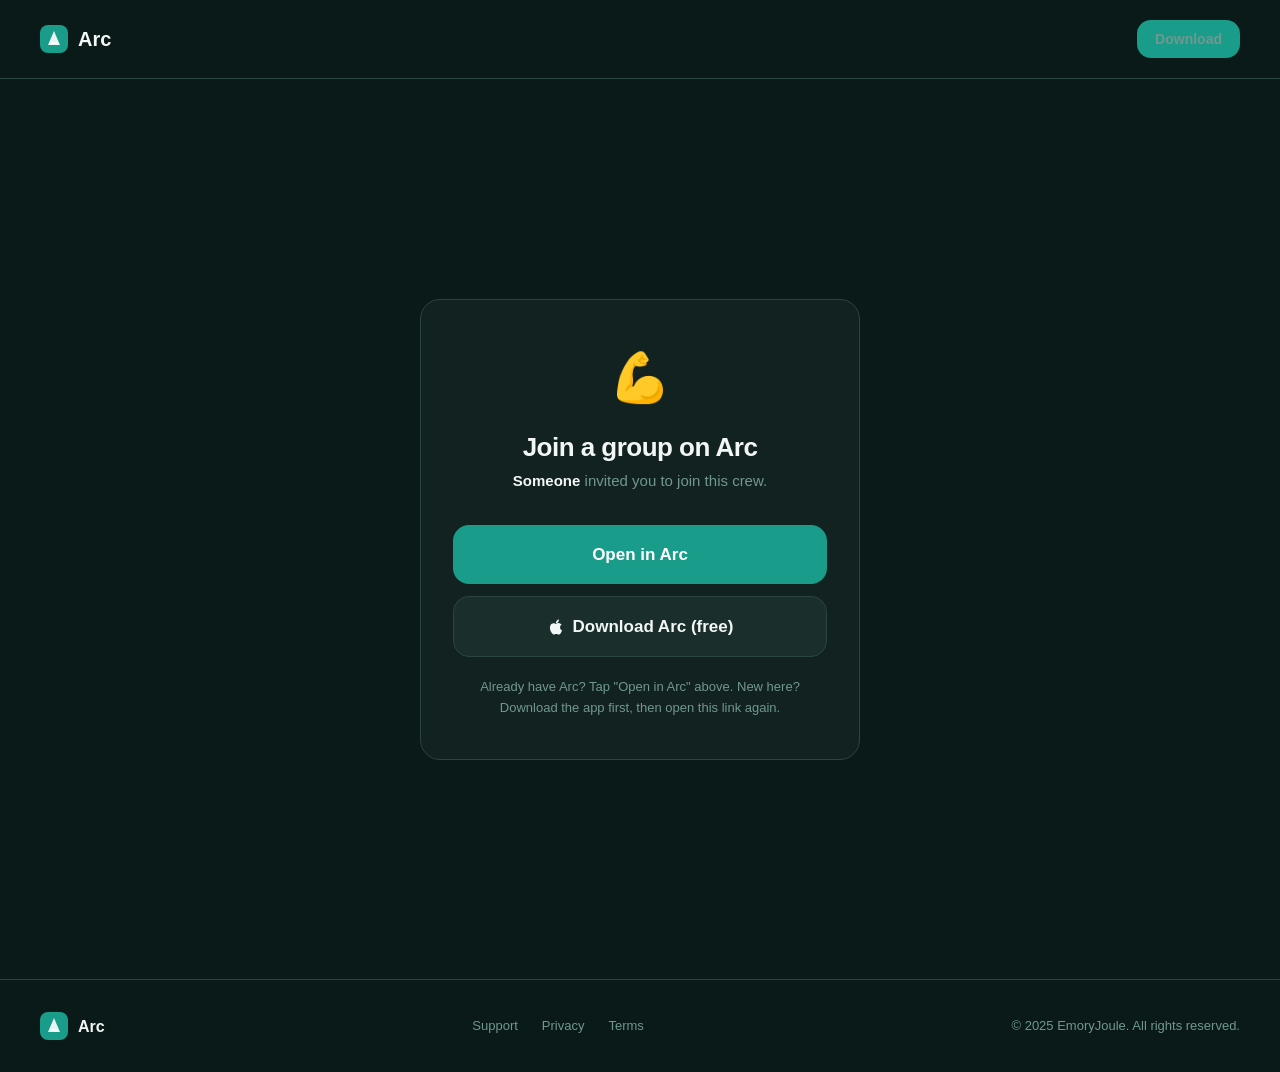
==== join/index.html @ b476a6c9 "Initial website: runarc.app landing, join, support, privacy, terms" ====
<!DOCTYPE html>
<html lang="en">
<head>
  <meta charset="UTF-8" />
  <meta name="viewport" content="width=device-width, initial-scale=1.0" />
  <title>Join on Arc</title>
  <meta name="description" content="You've been invited to join Arc — the crew fitness app." />
  <link rel="stylesheet" href="/style.css" />
  <link rel="icon" href="/favicon.ico" />
  <style>
    body { display: flex; flex-direction: column; }
    main { flex: 1; }
  </style>
</head>
<body>

<nav>
  <a href="/" class="nav-logo">
    <svg viewBox="0 0 28 28" fill="none" width="28" height="28">
      <rect width="28" height="28" rx="8" fill="#1a9c8a"/>
      <path d="M14 6L20 20H8L14 6Z" fill="white" opacity="0.9"/>
      <rect x="10" y="17" width="8" height="2" rx="1" fill="white" opacity="0.6"/>
    </svg>
    Arc
  </a>
  <div class="nav-links">
    <a href="https://apps.apple.com/app/id6771915576" class="btn btn-primary" style="padding:8px 18px;font-size:14px;">Download</a>
  </div>
</nav>

<main class="join-page">
  <div class="join-card">
    <span class="join-emoji" id="join-emoji">💪</span>
    <h1 id="join-title">You're invited to Arc</h1>
    <p class="from" id="join-from"></p>

    <div class="join-actions">
      <a id="btn-open" href="#" class="btn btn-primary btn-large" style="justify-content:center;">
        Open in Arc
      </a>
      <a href="https://apps.apple.com/app/id6771915576" class="btn btn-secondary btn-large" style="justify-content:center;">
        <svg width="18" height="18" viewBox="0 0 24 24" fill="currentColor"><path d="M18.71 19.5c-.83 1.24-1.71 2.45-3.05 2.47-1.34.03-1.77-.79-3.29-.79-1.53 0-2 .77-3.27.82-1.31.05-2.3-1.32-3.14-2.53C4.25 17 2.94 12.45 4.7 9.39c.87-1.52 2.43-2.48 4.12-2.51 1.28-.02 2.5.87 3.29.87.78 0 2.26-1.07 3.8-.91.65.03 2.47.26 3.64 1.98-.09.06-2.17 1.28-2.15 3.81.03 3.02 2.65 4.03 2.68 4.04-.03.07-.42 1.44-1.38 2.83M13 3.5c.73-.83 1.94-1.46 2.94-1.5.13 1.17-.34 2.35-1.04 3.19-.69.85-1.83 1.51-2.95 1.42-.15-1.15.41-2.35 1.05-3.11z"/></svg>
        Download Arc (free)
      </a>
    </div>

    <p class="join-note" id="join-note"></p>
  </div>
</main>

<footer>
  <a href="/" class="nav-logo" style="font-size:16px;">
    <svg viewBox="0 0 28 28" fill="none" width="22" height="22">
      <rect width="28" height="28" rx="8" fill="#1a9c8a"/>
      <path d="M14 6L20 20H8L14 6Z" fill="white" opacity="0.9"/>
      <rect x="10" y="17" width="8" height="2" rx="1" fill="white" opacity="0.6"/>
    </svg>
    Arc
  </a>
  <div class="footer-links">
    <a href="/support">Support</a>
    <a href="/privacy">Privacy</a>
    <a href="/terms">Terms</a>
  </div>
  <p class="footer-copy">&copy; 2025 EmoryJoule. All rights reserved.</p>
</footer>

<script>
(function () {
  const params = new URLSearchParams(window.location.search);
  const type      = params.get('type') || 'group';   // 'group' | 'circle'
  const code      = params.get('code') || '';
  const groupName = params.get('group') || '';
  const emoji     = params.get('emoji') || '';
  const from      = params.get('from') || '';
  const name      = params.get('name') || '';          // circle: sender name
  const colorIdx  = params.get('colorIdx') || '0';
  const fromUserId = params.get('fromUserId') || '';

  // Build display
  const emojiEl  = document.getElementById('join-emoji');
  const titleEl  = document.getElementById('join-title');
  const fromEl   = document.getElementById('join-from');
  const noteEl   = document.getElementById('join-note');
  const openBtn  = document.getElementById('btn-open');

  if (type === 'circle') {
    const sender = name || from || 'Someone';
    emojiEl.textContent = '🤝';
    titleEl.textContent = sender + ' wants you in their circle';
    fromEl.innerHTML = 'Join <strong>' + escHtml(sender) + '</strong>\'s fitness circle on Arc to share stats and stay accountable.';
    noteEl.textContent = 'Already have Arc? Tap "Open in Arc" above. New here? Download the app first, then open this link again.';

    // arc://circle-join?code=...&name=...&colorIdx=...&fromUserId=...
    const deepLink = 'arc://circle-join' +
      '?code=' + encodeURIComponent(code) +
      '&name=' + encodeURIComponent(sender) +
      '&colorIdx=' + encodeURIComponent(colorIdx) +
      (fromUserId ? '&fromUserId=' + encodeURIComponent(fromUserId) : '');
    openBtn.href = deepLink;

  } else {
    // group
    const groupEmoji = emoji || '💪';
    const displayName = groupName || 'a group';
    const sender = from || 'Someone';
    emojiEl.textContent = groupEmoji;
    titleEl.textContent = 'Join ' + escHtml(displayName) + ' on Arc';
    fromEl.innerHTML = '<strong>' + escHtml(sender) + '</strong> invited you to join this crew.';
    noteEl.textContent = 'Already have Arc? Tap "Open in Arc" above. New here? Download the app first, then open this link again.';

    // arc://group-join?code=...&group=...&emoji=...&from=...
    const deepLink = 'arc://group-join' +
      '?code=' + encodeURIComponent(code) +
      '&group=' + encodeURIComponent(groupName) +
      '&emoji=' + encodeURIComponent(emoji) +
      '&from=' + encodeURIComponent(sender);
    openBtn.href = deepLink;
  }

  // Attempt deep link on load (mobile only)
  if (/iPhone|iPad|iPod|Android/i.test(navigator.userAgent) && openBtn.href !== '#') {
    const target = openBtn.href;
    setTimeout(function () { window.location.href = target; }, 400);
    // If still here after 2.5s, the app isn't installed
    setTimeout(function () {
      if (!document.hidden) {
        noteEl.textContent = "Looks like Arc isn't installed yet. Download it below, then open this link again.";
      }
    }, 2500);
  }

  function escHtml(str) {
    return str.replace(/&/g,'&amp;').replace(/</g,'&lt;').replace(/>/g,'&gt;').replace(/"/g,'&quot;');
  }
})();
</script>
</body>
</html>
---- style.css ----
:root {
  --bg: #0a1a18;
  --surface: #122220;
  --surface2: #1a2e2c;
  --border: #2a4542;
  --teal: #1a9c8a;
  --teal-light: #22b89e;
  --text: #f2f7f6;
  --muted: #709790;
  --amber: #f59e0b;
  --radius: 14px;
}

* { box-sizing: border-box; margin: 0; padding: 0; }

html { scroll-behavior: smooth; }

body {
  font-family: -apple-system, BlinkMacSystemFont, 'Segoe UI', Roboto, sans-serif;
  background: var(--bg);
  color: var(--text);
  line-height: 1.6;
  min-height: 100vh;
}

a { color: var(--teal); text-decoration: none; }
a:hover { color: var(--teal-light); }

/* ── Nav ── */
nav {
  display: flex;
  align-items: center;
  justify-content: space-between;
  padding: 20px 40px;
  border-bottom: 1px solid var(--border);
  background: var(--bg);
  position: sticky;
  top: 0;
  z-index: 100;
}

.nav-logo {
  display: flex;
  align-items: center;
  gap: 10px;
  font-size: 20px;
  font-weight: 700;
  color: var(--text);
  text-decoration: none;
}

.nav-logo svg { width: 28px; height: 28px; }

.nav-links { display: flex; gap: 32px; align-items: center; }
.nav-links a { color: var(--muted); font-size: 14px; transition: color 0.2s; }
.nav-links a:hover { color: var(--text); }

/* ── Buttons ── */
.btn {
  display: inline-flex;
  align-items: center;
  gap: 8px;
  padding: 12px 24px;
  border-radius: var(--radius);
  font-size: 15px;
  font-weight: 600;
  cursor: pointer;
  border: none;
  transition: opacity 0.2s, transform 0.1s;
  text-decoration: none;
}
.btn:hover { opacity: 0.88; transform: translateY(-1px); }
.btn:active { transform: translateY(0); }

.btn-primary { background: var(--teal); color: #fff; }
.btn-secondary { background: var(--surface2); color: var(--text); border: 1px solid var(--border); }
.btn-large { padding: 16px 32px; font-size: 17px; border-radius: 16px; }

/* ── Hero ── */
.hero {
  max-width: 720px;
  margin: 0 auto;
  padding: 80px 24px 60px;
  text-align: center;
}

.hero-badge {
  display: inline-block;
  background: var(--surface2);
  border: 1px solid var(--border);
  color: var(--teal);
  font-size: 12px;
  font-weight: 600;
  letter-spacing: 0.08em;
  text-transform: uppercase;
  padding: 6px 14px;
  border-radius: 100px;
  margin-bottom: 24px;
}

h1 {
  font-size: clamp(36px, 6vw, 56px);
  font-weight: 800;
  line-height: 1.1;
  letter-spacing: -0.02em;
  margin-bottom: 20px;
}

h1 span { color: var(--teal); }

.hero p {
  font-size: 18px;
  color: var(--muted);
  margin-bottom: 40px;
  max-width: 500px;
  margin-left: auto;
  margin-right: auto;
}

.hero-actions { display: flex; gap: 12px; justify-content: center; flex-wrap: wrap; }

/* ── Feature grid ── */
.features {
  max-width: 960px;
  margin: 0 auto;
  padding: 40px 24px 80px;
  display: grid;
  grid-template-columns: repeat(auto-fit, minmax(260px, 1fr));
  gap: 16px;
}

.feature-card {
  background: var(--surface);
  border: 1px solid var(--border);
  border-radius: var(--radius);
  padding: 24px;
}

.feature-icon {
  font-size: 28px;
  margin-bottom: 12px;
  display: block;
}

.feature-card h3 {
  font-size: 16px;
  font-weight: 700;
  margin-bottom: 8px;
  color: var(--text);
}

.feature-card p {
  font-size: 14px;
  color: var(--muted);
  line-height: 1.6;
}

/* ── Content page (privacy, terms, support) ── */
.content-page {
  max-width: 720px;
  margin: 0 auto;
  padding: 60px 24px 80px;
}

.content-page h1 {
  font-size: 36px;
  font-weight: 800;
  margin-bottom: 8px;
  text-align: left;
}

.content-page .updated {
  color: var(--muted);
  font-size: 14px;
  margin-bottom: 40px;
}

.content-page h2 {
  font-size: 20px;
  font-weight: 700;
  margin-top: 40px;
  margin-bottom: 12px;
  color: var(--text);
}

.content-page h3 {
  font-size: 16px;
  font-weight: 600;
  margin-top: 24px;
  margin-bottom: 8px;
  color: var(--text);
}

.content-page p {
  color: var(--muted);
  margin-bottom: 16px;
  line-height: 1.7;
}

.content-page ul, .content-page ol {
  padding-left: 20px;
  color: var(--muted);
  margin-bottom: 16px;
}

.content-page li {
  margin-bottom: 8px;
  line-height: 1.6;
}

.content-page a { color: var(--teal); }

.content-divider {
  border: none;
  border-top: 1px solid var(--border);
  margin: 40px 0;
}

/* ── Support cards ── */
.support-grid {
  display: grid;
  grid-template-columns: repeat(auto-fit, minmax(280px, 1fr));
  gap: 16px;
  margin-top: 32px;
}

.support-card {
  background: var(--surface);
  border: 1px solid var(--border);
  border-radius: var(--radius);
  padding: 24px;
}

.support-card h3 {
  font-size: 16px;
  font-weight: 700;
  margin-bottom: 8px;
  color: var(--text);
}

.support-card p { color: var(--muted); font-size: 14px; margin-bottom: 16px; }

/* ── Join / invite page ── */
.join-page {
  min-height: 100vh;
  display: flex;
  flex-direction: column;
  align-items: center;
  justify-content: center;
  padding: 40px 24px;
  text-align: center;
}

.join-card {
  background: var(--surface);
  border: 1px solid var(--border);
  border-radius: 20px;
  padding: 40px 32px;
  max-width: 440px;
  width: 100%;
}

.join-emoji { font-size: 48px; margin-bottom: 16px; display: block; }

.join-card h1 {
  font-size: 26px;
  font-weight: 800;
  margin-bottom: 8px;
  text-align: center;
}

.join-card .from {
  font-size: 15px;
  color: var(--muted);
  margin-bottom: 32px;
}

.join-card .from strong { color: var(--text); }

.join-actions { display: flex; flex-direction: column; gap: 12px; }

.join-note {
  margin-top: 20px;
  font-size: 13px;
  color: var(--muted);
}

/* ── Footer ── */
footer {
  border-top: 1px solid var(--border);
  padding: 32px 40px;
  display: flex;
  align-items: center;
  justify-content: space-between;
  flex-wrap: wrap;
  gap: 16px;
}

.footer-links { display: flex; gap: 24px; flex-wrap: wrap; }
.footer-links a { color: var(--muted); font-size: 13px; transition: color 0.2s; }
.footer-links a:hover { color: var(--text); }

.footer-copy { color: var(--muted); font-size: 13px; }

/* ── Responsive ── */
@media (max-width: 600px) {
  nav { padding: 16px 20px; }
  .nav-links { gap: 16px; }
  footer { padding: 24px 20px; flex-direction: column; align-items: flex-start; }
  .hero { padding: 60px 20px 40px; }
  .features { padding: 20px 20px 60px; }
  .content-page { padding: 40px 20px 60px; }
}
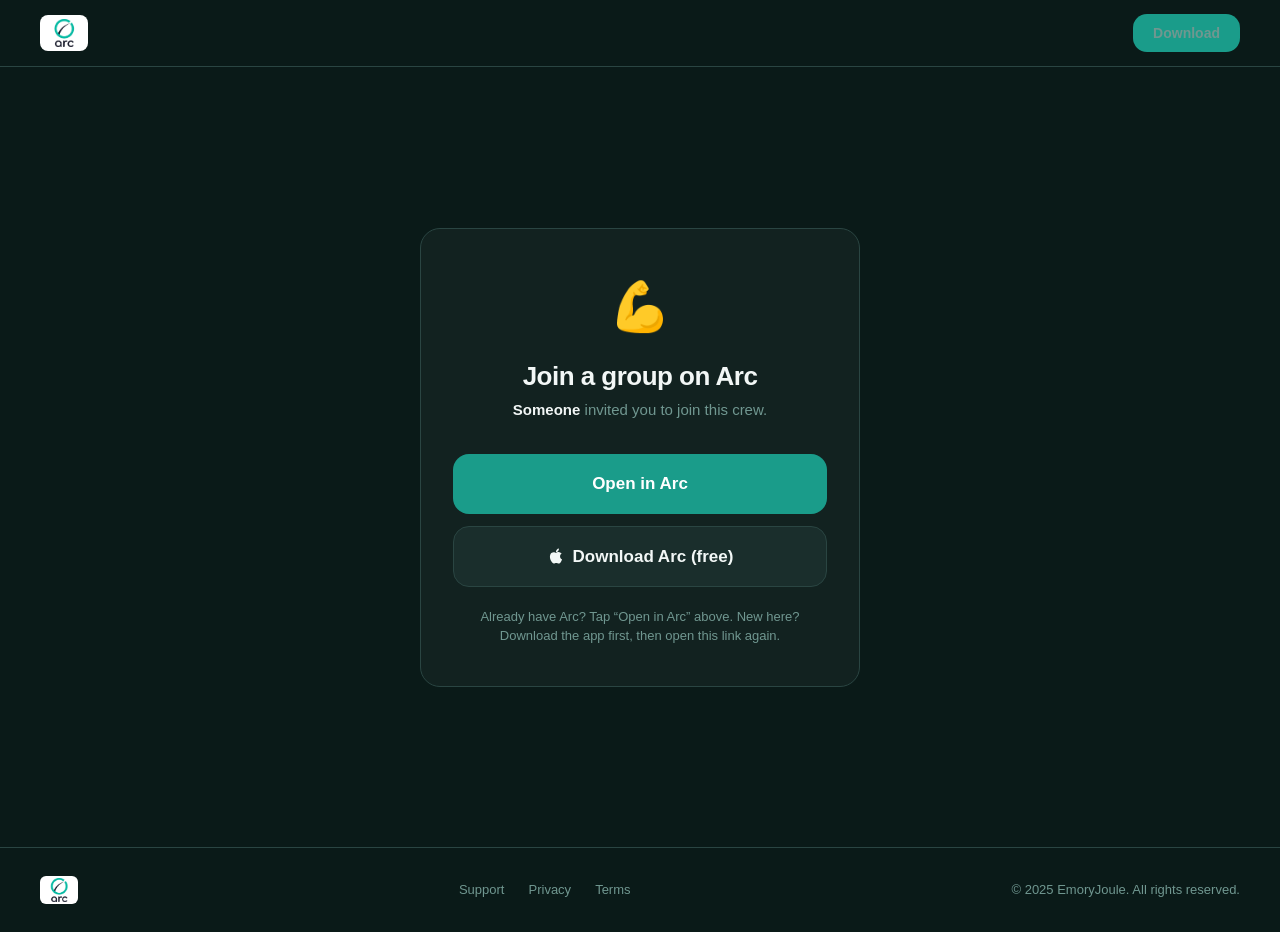
==== commit dea2f667: "Use real Arc logo, fix button text color, replace emoji with SVG icons - Replace placeholder SVG tri" ====
--- a/join/index.html
+++ b/join/index.html
@@ -6,25 +6,16 @@
   <title>Join on Arc</title>
   <meta name="description" content="You've been invited to join Arc — the crew fitness app." />
   <link rel="stylesheet" href="/style.css" />
-  <link rel="icon" href="/favicon.ico" />
-  <style>
-    body { display: flex; flex-direction: column; }
-    main { flex: 1; }
-  </style>
+  <link rel="icon" href="/favicon.png" />
 </head>
 <body>
 
 <nav>
   <a href="/" class="nav-logo">
-    <svg viewBox="0 0 28 28" fill="none" width="28" height="28">
-      <rect width="28" height="28" rx="8" fill="#1a9c8a"/>
-      <path d="M14 6L20 20H8L14 6Z" fill="white" opacity="0.9"/>
-      <rect x="10" y="17" width="8" height="2" rx="1" fill="white" opacity="0.6"/>
-    </svg>
-    Arc
+    <img src="/logo.png" alt="Arc" />
   </a>
   <div class="nav-links">
-    <a href="https://apps.apple.com/app/id6771915576" class="btn btn-primary" style="padding:8px 18px;font-size:14px;">Download</a>
+    <a href="https://apps.apple.com/app/id6771915576" class="btn btn-primary" style="padding:8px 20px;font-size:14px;">Download</a>
   </div>
 </nav>
 
@@ -35,11 +26,11 @@
     <p class="from" id="join-from"></p>
 
     <div class="join-actions">
-      <a id="btn-open" href="#" class="btn btn-primary btn-large" style="justify-content:center;">
+      <a id="btn-open" href="#" class="btn btn-primary btn-large">
         Open in Arc
       </a>
-      <a href="https://apps.apple.com/app/id6771915576" class="btn btn-secondary btn-large" style="justify-content:center;">
-        <svg width="18" height="18" viewBox="0 0 24 24" fill="currentColor"><path d="M18.71 19.5c-.83 1.24-1.71 2.45-3.05 2.47-1.34.03-1.77-.79-3.29-.79-1.53 0-2 .77-3.27.82-1.31.05-2.3-1.32-3.14-2.53C4.25 17 2.94 12.45 4.7 9.39c.87-1.52 2.43-2.48 4.12-2.51 1.28-.02 2.5.87 3.29.87.78 0 2.26-1.07 3.8-.91.65.03 2.47.26 3.64 1.98-.09.06-2.17 1.28-2.15 3.81.03 3.02 2.65 4.03 2.68 4.04-.03.07-.42 1.44-1.38 2.83M13 3.5c.73-.83 1.94-1.46 2.94-1.5.13 1.17-.34 2.35-1.04 3.19-.69.85-1.83 1.51-2.95 1.42-.15-1.15.41-2.35 1.05-3.11z"/></svg>
+      <a href="https://apps.apple.com/app/id6771915576" class="btn btn-secondary btn-large">
+        <svg width="18" height="18" viewBox="0 0 24 24" fill="currentColor" aria-hidden="true"><path d="M18.71 19.5c-.83 1.24-1.71 2.45-3.05 2.47-1.34.03-1.77-.79-3.29-.79-1.53 0-2 .77-3.27.82-1.31.05-2.3-1.32-3.14-2.53C4.25 17 2.94 12.45 4.7 9.39c.87-1.52 2.43-2.48 4.12-2.51 1.28-.02 2.5.87 3.29.87.78 0 2.26-1.07 3.8-.91.65.03 2.47.26 3.64 1.98-.09.06-2.17 1.28-2.15 3.81.03 3.02 2.65 4.03 2.68 4.04-.03.07-.42 1.44-1.38 2.83M13 3.5c.73-.83 1.94-1.46 2.94-1.5.13 1.17-.34 2.35-1.04 3.19-.69.85-1.83 1.51-2.95 1.42-.15-1.15.41-2.35 1.05-3.11z"/></svg>
         Download Arc (free)
       </a>
     </div>
@@ -49,13 +40,8 @@
 </main>
 
 <footer>
-  <a href="/" class="nav-logo" style="font-size:16px;">
-    <svg viewBox="0 0 28 28" fill="none" width="22" height="22">
-      <rect width="28" height="28" rx="8" fill="#1a9c8a"/>
-      <path d="M14 6L20 20H8L14 6Z" fill="white" opacity="0.9"/>
-      <rect x="10" y="17" width="8" height="2" rx="1" fill="white" opacity="0.6"/>
-    </svg>
-    Arc
+  <a href="/" class="footer-logo">
+    <img src="/logo.png" alt="Arc" />
   </a>
   <div class="footer-links">
     <a href="/support">Support</a>
@@ -67,17 +53,16 @@
 
 <script>
 (function () {
-  const params = new URLSearchParams(window.location.search);
-  const type      = params.get('type') || 'group';   // 'group' | 'circle'
+  const params    = new URLSearchParams(window.location.search);
+  const type      = params.get('type') || 'group';
   const code      = params.get('code') || '';
   const groupName = params.get('group') || '';
   const emoji     = params.get('emoji') || '';
   const from      = params.get('from') || '';
-  const name      = params.get('name') || '';          // circle: sender name
+  const name      = params.get('name') || '';
   const colorIdx  = params.get('colorIdx') || '0';
   const fromUserId = params.get('fromUserId') || '';
 
-  // Build display
   const emojiEl  = document.getElementById('join-emoji');
   const titleEl  = document.getElementById('join-title');
   const fromEl   = document.getElementById('join-from');
@@ -88,50 +73,37 @@
     const sender = name || from || 'Someone';
     emojiEl.textContent = '🤝';
     titleEl.textContent = sender + ' wants you in their circle';
-    fromEl.innerHTML = 'Join <strong>' + escHtml(sender) + '</strong>\'s fitness circle on Arc to share stats and stay accountable.';
-    noteEl.textContent = 'Already have Arc? Tap "Open in Arc" above. New here? Download the app first, then open this link again.';
-
-    // arc://circle-join?code=...&name=...&colorIdx=...&fromUserId=...
-    const deepLink = 'arc://circle-join' +
-      '?code=' + encodeURIComponent(code) +
+    fromEl.innerHTML = 'Join <strong>' + esc(sender) + '</strong>’s fitness circle on Arc to share stats and stay accountable.';
+    const deepLink = 'arc://circle-join?code=' + encodeURIComponent(code) +
       '&name=' + encodeURIComponent(sender) +
       '&colorIdx=' + encodeURIComponent(colorIdx) +
       (fromUserId ? '&fromUserId=' + encodeURIComponent(fromUserId) : '');
     openBtn.href = deepLink;
-
   } else {
-    // group
-    const groupEmoji = emoji || '💪';
-    const displayName = groupName || 'a group';
     const sender = from || 'Someone';
-    emojiEl.textContent = groupEmoji;
-    titleEl.textContent = 'Join ' + escHtml(displayName) + ' on Arc';
-    fromEl.innerHTML = '<strong>' + escHtml(sender) + '</strong> invited you to join this crew.';
-    noteEl.textContent = 'Already have Arc? Tap "Open in Arc" above. New here? Download the app first, then open this link again.';
-
-    // arc://group-join?code=...&group=...&emoji=...&from=...
-    const deepLink = 'arc://group-join' +
-      '?code=' + encodeURIComponent(code) +
+    emojiEl.textContent = emoji || '💪';
+    titleEl.textContent = 'Join ' + esc(groupName || 'a group') + ' on Arc';
+    fromEl.innerHTML = '<strong>' + esc(sender) + '</strong> invited you to join this crew.';
+    openBtn.href = 'arc://group-join?code=' + encodeURIComponent(code) +
       '&group=' + encodeURIComponent(groupName) +
       '&emoji=' + encodeURIComponent(emoji) +
       '&from=' + encodeURIComponent(sender);
-    openBtn.href = deepLink;
   }
 
-  // Attempt deep link on load (mobile only)
+  noteEl.textContent = 'Already have Arc? Tap “Open in Arc” above. New here? Download the app first, then open this link again.';
+
   if (/iPhone|iPad|iPod|Android/i.test(navigator.userAgent) && openBtn.href !== '#') {
     const target = openBtn.href;
     setTimeout(function () { window.location.href = target; }, 400);
-    // If still here after 2.5s, the app isn't installed
     setTimeout(function () {
       if (!document.hidden) {
-        noteEl.textContent = "Looks like Arc isn't installed yet. Download it below, then open this link again.";
+        noteEl.textContent = 'Looks like Arc isn’t installed yet. Download it below, then open this link again.';
       }
     }, 2500);
   }
 
-  function escHtml(str) {
-    return str.replace(/&/g,'&amp;').replace(/</g,'&lt;').replace(/>/g,'&gt;').replace(/"/g,'&quot;');
+  function esc(s) {
+    return s.replace(/&/g,'&amp;').replace(/</g,'&lt;').replace(/>/g,'&gt;').replace(/"/g,'&quot;');
   }
 })();
 </script>
--- a/style.css
+++ b/style.css
@@ -12,7 +12,6 @@
 }
 
 * { box-sizing: border-box; margin: 0; padding: 0; }
-
 html { scroll-behavior: smooth; }
 
 body {
@@ -25,13 +24,18 @@
 
 a { color: var(--teal); text-decoration: none; }
 a:hover { color: var(--teal-light); }
+
+/* Force correct text color on button links regardless of anchor defaults */
+a.btn                              { color: inherit; }
+a.btn-primary, a.btn-primary:visited, a.btn-primary:hover { color: #fff; }
+a.btn-secondary, a.btn-secondary:visited { color: var(--text); }
 
 /* ── Nav ── */
 nav {
   display: flex;
   align-items: center;
   justify-content: space-between;
-  padding: 20px 40px;
+  padding: 14px 40px;
   border-bottom: 1px solid var(--border);
   background: var(--bg);
   position: sticky;
@@ -39,26 +43,25 @@
   z-index: 100;
 }
 
-.nav-logo {
-  display: flex;
-  align-items: center;
-  gap: 10px;
-  font-size: 20px;
-  font-weight: 700;
-  color: var(--text);
-  text-decoration: none;
-}
-
-.nav-logo svg { width: 28px; height: 28px; }
+.nav-logo { display: flex; align-items: center; text-decoration: none; }
+.nav-logo img {
+  height: 36px;
+  width: auto;
+  background: #fff;
+  border-radius: 8px;
+  padding: 4px 10px;
+  display: block;
+}
 
 .nav-links { display: flex; gap: 32px; align-items: center; }
-.nav-links a { color: var(--muted); font-size: 14px; transition: color 0.2s; }
+.nav-links a { color: var(--muted); font-size: 14px; transition: color 0.2s; text-decoration: none; }
 .nav-links a:hover { color: var(--text); }
 
 /* ── Buttons ── */
 .btn {
   display: inline-flex;
   align-items: center;
+  justify-content: center;
   gap: 8px;
   padding: 12px 24px;
   border-radius: var(--radius);
@@ -68,11 +71,12 @@
   border: none;
   transition: opacity 0.2s, transform 0.1s;
   text-decoration: none;
+  white-space: nowrap;
 }
 .btn:hover { opacity: 0.88; transform: translateY(-1px); }
 .btn:active { transform: translateY(0); }
 
-.btn-primary { background: var(--teal); color: #fff; }
+.btn-primary  { background: var(--teal);     color: #fff; }
 .btn-secondary { background: var(--surface2); color: var(--text); border: 1px solid var(--border); }
 .btn-large { padding: 16px 32px; font-size: 17px; border-radius: 16px; }
 
@@ -80,8 +84,18 @@
 .hero {
   max-width: 720px;
   margin: 0 auto;
-  padding: 80px 24px 60px;
+  padding: 72px 24px 56px;
   text-align: center;
+}
+
+.hero-logo {
+  height: 88px;
+  width: auto;
+  background: #fff;
+  border-radius: 18px;
+  padding: 8px 22px;
+  margin-bottom: 32px;
+  display: inline-block;
 }
 
 .hero-badge {
@@ -99,7 +113,7 @@
 }
 
 h1 {
-  font-size: clamp(36px, 6vw, 56px);
+  font-size: clamp(34px, 6vw, 54px);
   font-weight: 800;
   line-height: 1.1;
   letter-spacing: -0.02em;
@@ -133,13 +147,13 @@
   background: var(--surface);
   border: 1px solid var(--border);
   border-radius: var(--radius);
-  padding: 24px;
+  padding: 28px 24px 24px;
 }
 
 .feature-icon {
-  font-size: 28px;
-  margin-bottom: 12px;
   display: block;
+  margin-bottom: 16px;
+  color: var(--teal);
 }
 
 .feature-card h3 {
@@ -152,10 +166,10 @@
 .feature-card p {
   font-size: 14px;
   color: var(--muted);
-  line-height: 1.6;
-}
-
-/* ── Content page (privacy, terms, support) ── */
+  line-height: 1.65;
+}
+
+/* ── Content pages (support, privacy, terms) ── */
 .content-page {
   max-width: 720px;
   margin: 0 auto;
@@ -228,7 +242,13 @@
   background: var(--surface);
   border: 1px solid var(--border);
   border-radius: var(--radius);
-  padding: 24px;
+  padding: 28px 24px 24px;
+}
+
+.support-icon {
+  display: block;
+  color: var(--teal);
+  margin-bottom: 14px;
 }
 
 .support-card h3 {
@@ -238,11 +258,11 @@
   color: var(--text);
 }
 
-.support-card p { color: var(--muted); font-size: 14px; margin-bottom: 16px; }
+.support-card p { color: var(--muted); font-size: 14px; margin-bottom: 20px; line-height: 1.6; }
 
 /* ── Join / invite page ── */
 .join-page {
-  min-height: 100vh;
+  min-height: calc(100vh - 120px);
   display: flex;
   flex-direction: column;
   align-items: center;
@@ -273,6 +293,7 @@
   font-size: 15px;
   color: var(--muted);
   margin-bottom: 32px;
+  line-height: 1.6;
 }
 
 .join-card .from strong { color: var(--text); }
@@ -283,12 +304,13 @@
   margin-top: 20px;
   font-size: 13px;
   color: var(--muted);
+  line-height: 1.5;
 }
 
 /* ── Footer ── */
 footer {
   border-top: 1px solid var(--border);
-  padding: 32px 40px;
+  padding: 28px 40px;
   display: flex;
   align-items: center;
   justify-content: space-between;
@@ -296,18 +318,31 @@
   gap: 16px;
 }
 
+.footer-logo { display: flex; align-items: center; text-decoration: none; }
+.footer-logo img {
+  height: 28px;
+  width: auto;
+  background: #fff;
+  border-radius: 6px;
+  padding: 2px 7px;
+  display: block;
+}
+
 .footer-links { display: flex; gap: 24px; flex-wrap: wrap; }
-.footer-links a { color: var(--muted); font-size: 13px; transition: color 0.2s; }
+.footer-links a { color: var(--muted); font-size: 13px; transition: color 0.2s; text-decoration: none; }
 .footer-links a:hover { color: var(--text); }
 
 .footer-copy { color: var(--muted); font-size: 13px; }
 
 /* ── Responsive ── */
 @media (max-width: 600px) {
-  nav { padding: 16px 20px; }
+  nav { padding: 12px 20px; }
   .nav-links { gap: 16px; }
+  .nav-links a[href="/support"], .nav-links a[href="/privacy"], .nav-links a[href="/terms"] { display: none; }
   footer { padding: 24px 20px; flex-direction: column; align-items: flex-start; }
-  .hero { padding: 60px 20px 40px; }
+  .hero { padding: 52px 20px 36px; }
+  .hero-logo { height: 68px; }
   .features { padding: 20px 20px 60px; }
   .content-page { padding: 40px 20px 60px; }
-}
+  .join-card { padding: 32px 20px; }
+}
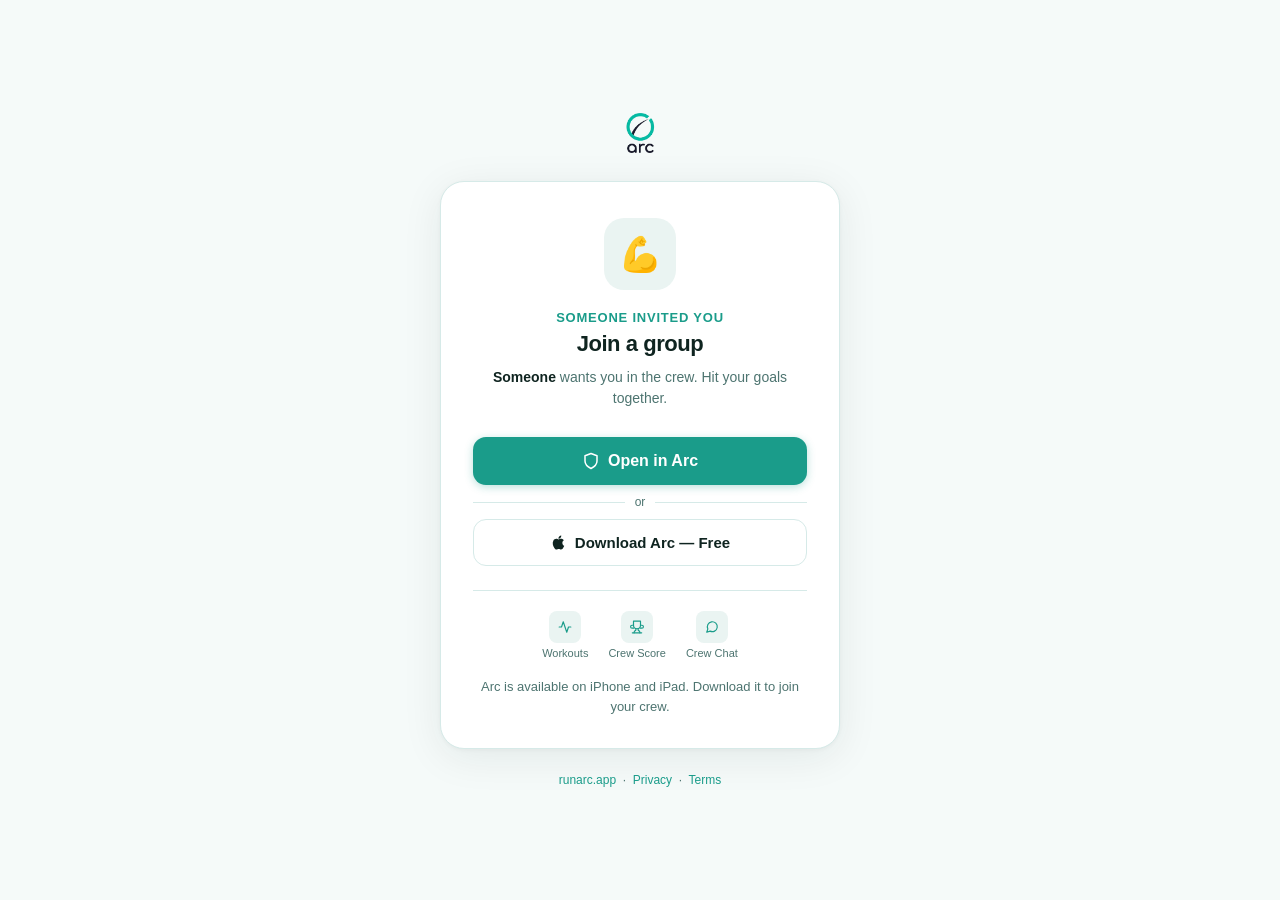
==== commit f0c3ca8a: "Redesign join/invite page with full Arc branding - Beautiful invitation card with group emoji, sende" ====
--- a/join/index.html
+++ b/join/index.html
@@ -3,107 +3,375 @@
 <head>
   <meta charset="UTF-8" />
   <meta name="viewport" content="width=device-width, initial-scale=1.0" />
-  <title>Join on Arc</title>
-  <meta name="description" content="You've been invited to join Arc — the crew fitness app." />
-  <link rel="stylesheet" href="/style.css" />
+  <title>You're invited to Arc</title>
+  <meta name="description" content="You've been invited to join Arc — the crew fitness and accountability app." />
   <link rel="icon" href="/favicon.png" />
+  <style>
+    :root {
+      --teal: #1a9c8a;
+      --teal-dark: #127a6a;
+      --teal-light: #eaf4f2;
+      --text: #0f2420;
+      --muted: #4d7470;
+      --border: #d6eae8;
+      --surface: #f5faf9;
+      --bg: #ffffff;
+    }
+
+    * { box-sizing: border-box; margin: 0; padding: 0; }
+    html, body { height: 100%; }
+
+    body {
+      font-family: -apple-system, BlinkMacSystemFont, 'Segoe UI', Roboto, sans-serif;
+      background: var(--surface);
+      color: var(--text);
+      display: flex;
+      flex-direction: column;
+      align-items: center;
+      justify-content: center;
+      min-height: 100vh;
+      padding: 24px 20px;
+    }
+
+    /* ── Logo ── */
+    .logo-wrap {
+      margin-bottom: 28px;
+    }
+    .logo-wrap img {
+      height: 40px;
+      width: auto;
+      display: block;
+    }
+
+    /* ── Card ── */
+    .card {
+      background: var(--bg);
+      border: 1px solid var(--border);
+      border-radius: 24px;
+      padding: 36px 32px 32px;
+      max-width: 400px;
+      width: 100%;
+      box-shadow: 0 8px 40px rgba(15,36,32,0.08), 0 1px 4px rgba(15,36,32,0.04);
+      text-align: center;
+    }
+
+    /* ── Emoji / group icon ── */
+    .invite-emoji {
+      width: 72px;
+      height: 72px;
+      border-radius: 20px;
+      background: var(--teal-light);
+      display: flex;
+      align-items: center;
+      justify-content: center;
+      font-size: 34px;
+      margin: 0 auto 20px;
+      line-height: 1;
+    }
+
+    /* ── Text ── */
+    .invite-from {
+      font-size: 13px;
+      font-weight: 600;
+      letter-spacing: 0.06em;
+      text-transform: uppercase;
+      color: var(--teal);
+      margin-bottom: 6px;
+    }
+
+    .invite-title {
+      font-size: 22px;
+      font-weight: 800;
+      color: var(--text);
+      letter-spacing: -0.02em;
+      line-height: 1.2;
+      margin-bottom: 10px;
+    }
+
+    .invite-sub {
+      font-size: 14px;
+      color: var(--muted);
+      line-height: 1.5;
+      margin-bottom: 28px;
+    }
+
+    .invite-sub strong { color: var(--text); font-weight: 600; }
+
+    /* ── Buttons ── */
+    .btn-primary {
+      display: flex;
+      align-items: center;
+      justify-content: center;
+      gap: 8px;
+      width: 100%;
+      padding: 15px 20px;
+      border-radius: 13px;
+      font-size: 16px;
+      font-weight: 700;
+      background: var(--teal);
+      color: #fff !important;
+      text-decoration: none;
+      margin-bottom: 10px;
+      transition: background 0.15s, transform 0.1s;
+      box-shadow: 0 2px 8px rgba(26,156,138,0.3);
+    }
+    .btn-primary:hover { background: var(--teal-dark); transform: translateY(-1px); }
+    .btn-primary:active { transform: translateY(0); }
+
+    .btn-secondary {
+      display: flex;
+      align-items: center;
+      justify-content: center;
+      gap: 8px;
+      width: 100%;
+      padding: 14px 20px;
+      border-radius: 13px;
+      font-size: 15px;
+      font-weight: 600;
+      background: transparent;
+      color: var(--text) !important;
+      text-decoration: none;
+      border: 1.5px solid var(--border);
+      transition: border-color 0.15s, background 0.15s;
+    }
+    .btn-secondary:hover { border-color: var(--teal); background: var(--teal-light); }
+
+    /* ── Status note ── */
+    .status-note {
+      margin-top: 18px;
+      font-size: 13px;
+      color: var(--muted);
+      line-height: 1.5;
+    }
+
+    /* ── Divider ── */
+    .divider {
+      display: flex;
+      align-items: center;
+      gap: 10px;
+      margin: 10px 0;
+      color: var(--muted);
+      font-size: 12px;
+    }
+    .divider::before, .divider::after {
+      content: '';
+      flex: 1;
+      height: 1px;
+      background: var(--border);
+    }
+
+    /* ── Features strip ── */
+    .features {
+      display: flex;
+      justify-content: center;
+      gap: 20px;
+      margin-top: 24px;
+      padding-top: 20px;
+      border-top: 1px solid var(--border);
+      flex-wrap: wrap;
+    }
+    .feature {
+      display: flex;
+      flex-direction: column;
+      align-items: center;
+      gap: 4px;
+      font-size: 11px;
+      color: var(--muted);
+      font-weight: 500;
+    }
+    .feature-icon-wrap {
+      width: 32px;
+      height: 32px;
+      background: var(--teal-light);
+      border-radius: 8px;
+      display: flex;
+      align-items: center;
+      justify-content: center;
+      color: var(--teal);
+    }
+
+    /* ── Footer ── */
+    .page-footer {
+      margin-top: 24px;
+      font-size: 12px;
+      color: var(--muted);
+      text-align: center;
+    }
+    .page-footer a { color: var(--teal); text-decoration: none; }
+
+    /* ── Loading state ── */
+    .spinner {
+      width: 18px;
+      height: 18px;
+      border: 2px solid rgba(255,255,255,0.4);
+      border-top-color: #fff;
+      border-radius: 50%;
+      animation: spin 0.7s linear infinite;
+      display: none;
+    }
+    @keyframes spin { to { transform: rotate(360deg); } }
+    .loading .spinner { display: block; }
+    .loading .btn-label { display: none; }
+
+    @media (max-width: 440px) {
+      .card { padding: 28px 22px 24px; border-radius: 20px; }
+      .invite-title { font-size: 20px; }
+    }
+  </style>
 </head>
 <body>
 
-<nav>
-  <a href="/" class="nav-logo">
-    <img src="/logo.png" alt="Arc" />
-  </a>
-  <div class="nav-links">
-    <a href="https://apps.apple.com/app/id6771915576" class="btn btn-primary" style="padding:8px 20px;font-size:14px;">Download</a>
+  <div class="logo-wrap">
+    <a href="https://runarc.app">
+      <img src="/logo.png" alt="Arc" />
+    </a>
   </div>
-</nav>
-
-<main class="join-page">
-  <div class="join-card">
-    <span class="join-emoji" id="join-emoji">💪</span>
-    <h1 id="join-title">You're invited to Arc</h1>
-    <p class="from" id="join-from"></p>
-
-    <div class="join-actions">
-      <a id="btn-open" href="#" class="btn btn-primary btn-large">
-        Open in Arc
-      </a>
-      <a href="https://apps.apple.com/app/id6771915576" class="btn btn-secondary btn-large">
-        <svg width="18" height="18" viewBox="0 0 24 24" fill="currentColor" aria-hidden="true"><path d="M18.71 19.5c-.83 1.24-1.71 2.45-3.05 2.47-1.34.03-1.77-.79-3.29-.79-1.53 0-2 .77-3.27.82-1.31.05-2.3-1.32-3.14-2.53C4.25 17 2.94 12.45 4.7 9.39c.87-1.52 2.43-2.48 4.12-2.51 1.28-.02 2.5.87 3.29.87.78 0 2.26-1.07 3.8-.91.65.03 2.47.26 3.64 1.98-.09.06-2.17 1.28-2.15 3.81.03 3.02 2.65 4.03 2.68 4.04-.03.07-.42 1.44-1.38 2.83M13 3.5c.73-.83 1.94-1.46 2.94-1.5.13 1.17-.34 2.35-1.04 3.19-.69.85-1.83 1.51-2.95 1.42-.15-1.15.41-2.35 1.05-3.11z"/></svg>
-        Download Arc (free)
-      </a>
+
+  <div class="card">
+    <div class="invite-emoji" id="invite-emoji">💪</div>
+    <p class="invite-from" id="invite-from">Invitation</p>
+    <h1 class="invite-title" id="invite-title">You're invited to Arc</h1>
+    <p class="invite-sub" id="invite-sub">Join your crew, track your workouts, and stay accountable together.</p>
+
+    <a id="btn-open" href="#" class="btn-primary">
+      <svg width="18" height="18" viewBox="0 0 24 24" fill="none" stroke="currentColor" stroke-width="2" stroke-linecap="round" stroke-linejoin="round" aria-hidden="true"><path d="M12 22s8-4 8-10V5l-8-3-8 3v7c0 6 8 10 8 10z"/></svg>
+      <span class="btn-label">Open in Arc</span>
+      <span class="spinner"></span>
+    </a>
+
+    <div class="divider">or</div>
+
+    <a id="btn-download" href="https://apps.apple.com/app/id6771915576" class="btn-secondary">
+      <svg width="17" height="17" viewBox="0 0 24 24" fill="currentColor" aria-hidden="true"><path d="M18.71 19.5c-.83 1.24-1.71 2.45-3.05 2.47-1.34.03-1.77-.79-3.29-.79-1.53 0-2 .77-3.27.82-1.31.05-2.3-1.32-3.14-2.53C4.25 17 2.94 12.45 4.7 9.39c.87-1.52 2.43-2.48 4.12-2.51 1.28-.02 2.5.87 3.29.87.78 0 2.26-1.07 3.8-.91.65.03 2.47.26 3.64 1.98-.09.06-2.17 1.28-2.15 3.81.03 3.02 2.65 4.03 2.68 4.04-.03.07-.42 1.44-1.38 2.83M13 3.5c.73-.83 1.94-1.46 2.94-1.5.13 1.17-.34 2.35-1.04 3.19-.69.85-1.83 1.51-2.95 1.42-.15-1.15.41-2.35 1.05-3.11z"/></svg>
+      Download Arc — Free
+    </a>
+
+    <div class="features">
+      <div class="feature">
+        <div class="feature-icon-wrap">
+          <svg width="14" height="14" viewBox="0 0 24 24" fill="none" stroke="currentColor" stroke-width="2" stroke-linecap="round" stroke-linejoin="round"><polyline points="22 12 18 12 15 21 9 3 6 12 2 12"/></svg>
+        </div>
+        Workouts
+      </div>
+      <div class="feature">
+        <div class="feature-icon-wrap">
+          <svg width="14" height="14" viewBox="0 0 24 24" fill="none" stroke="currentColor" stroke-width="2" stroke-linecap="round" stroke-linejoin="round"><path d="M6 9H3.5a2.5 2.5 0 0 0 0 5H6"/><path d="M18 9h2.5a2.5 2.5 0 0 1 0 5H18"/><path d="M4 22h16"/><path d="M10 14.66V17c0 .55-.47.98-.97 1.21C7.85 18.75 7 20.24 7 22"/><path d="M14 14.66V17c0 .55.47.98.97 1.21C16.15 18.75 17 20.24 17 22"/><path d="M18 2H6v7a6 6 0 0 0 12 0V2Z"/></svg>
+        </div>
+        Crew Score
+      </div>
+      <div class="feature">
+        <div class="feature-icon-wrap">
+          <svg width="14" height="14" viewBox="0 0 24 24" fill="none" stroke="currentColor" stroke-width="2" stroke-linecap="round" stroke-linejoin="round"><path d="m3 21 1.9-5.7a8.5 8.5 0 1 1 3.8 3.8z"/></svg>
+        </div>
+        Crew Chat
+      </div>
     </div>
 
-    <p class="join-note" id="join-note"></p>
+    <p class="status-note" id="status-note"></p>
   </div>
-</main>
-
-<footer>
-  <a href="/" class="footer-logo">
-    <img src="/logo.png" alt="Arc" />
-  </a>
-  <div class="footer-links">
-    <a href="/support">Support</a>
-    <a href="/privacy">Privacy</a>
-    <a href="/terms">Terms</a>
-  </div>
-  <p class="footer-copy">&copy; 2025 EmoryJoule. All rights reserved.</p>
-</footer>
+
+  <p class="page-footer">
+    <a href="https://runarc.app">runarc.app</a> &nbsp;·&nbsp;
+    <a href="https://runarc.app/privacy">Privacy</a> &nbsp;·&nbsp;
+    <a href="https://runarc.app/terms">Terms</a>
+  </p>
 
 <script>
 (function () {
-  const params    = new URLSearchParams(window.location.search);
-  const type      = params.get('type') || 'group';
-  const code      = params.get('code') || '';
-  const groupName = params.get('group') || '';
-  const emoji     = params.get('emoji') || '';
-  const from      = params.get('from') || '';
-  const name      = params.get('name') || '';
-  const colorIdx  = params.get('colorIdx') || '0';
+  const params     = new URLSearchParams(window.location.search);
+  const type       = params.get('type') || 'group';
+  const code       = params.get('code') || '';
+  const groupName  = params.get('group') || '';
+  const emoji      = params.get('emoji') || '';
+  const from       = params.get('from') || '';
+  const name       = params.get('name') || '';
+  const colorIdx   = params.get('colorIdx') || '0';
   const fromUserId = params.get('fromUserId') || '';
 
-  const emojiEl  = document.getElementById('join-emoji');
-  const titleEl  = document.getElementById('join-title');
-  const fromEl   = document.getElementById('join-from');
-  const noteEl   = document.getElementById('join-note');
-  const openBtn  = document.getElementById('btn-open');
+  const emojiEl    = document.getElementById('invite-emoji');
+  const fromLabel  = document.getElementById('invite-from');
+  const titleEl    = document.getElementById('invite-title');
+  const subEl      = document.getElementById('invite-sub');
+  const openBtn    = document.getElementById('btn-open');
+  const downloadBtn= document.getElementById('btn-download');
+  const statusNote = document.getElementById('status-note');
+
+  function esc(s) {
+    return String(s).replace(/&/g,'&amp;').replace(/</g,'&lt;').replace(/>/g,'&gt;').replace(/"/g,'&quot;');
+  }
+
+  var deepLink = '';
 
   if (type === 'circle') {
-    const sender = name || from || 'Someone';
+    var sender = name || from || 'Someone';
     emojiEl.textContent = '🤝';
-    titleEl.textContent = sender + ' wants you in their circle';
-    fromEl.innerHTML = 'Join <strong>' + esc(sender) + '</strong>’s fitness circle on Arc to share stats and stay accountable.';
-    const deepLink = 'arc://circle-join?code=' + encodeURIComponent(code) +
-      '&name=' + encodeURIComponent(sender) +
-      '&colorIdx=' + encodeURIComponent(colorIdx) +
-      (fromUserId ? '&fromUserId=' + encodeURIComponent(fromUserId) : '');
+    fromLabel.textContent = esc(sender) + ' invited you';
+    titleEl.textContent   = 'Join ' + esc(sender) + '’s circle';
+    subEl.innerHTML       = 'Track workouts, share stats, and stay accountable with <strong>' + esc(sender) + '</strong> on Arc.';
+    deepLink = 'arc://circle-join?code=' + encodeURIComponent(code)
+      + '&name=' + encodeURIComponent(sender)
+      + '&colorIdx=' + encodeURIComponent(colorIdx)
+      + (fromUserId ? '&fromUserId=' + encodeURIComponent(fromUserId) : '');
+  } else {
+    var sender = from || 'Someone';
+    var gName  = groupName || 'a group';
+    emojiEl.textContent = emoji || '💪';
+    fromLabel.textContent = esc(sender) + ' invited you';
+    titleEl.textContent   = 'Join ' + esc(gName);
+    subEl.innerHTML       = '<strong>' + esc(sender) + '</strong> wants you in the crew. Hit your goals together.';
+    deepLink = 'arc://group-join?code=' + encodeURIComponent(code)
+      + '&group=' + encodeURIComponent(gName)
+      + '&emoji=' + encodeURIComponent(emoji || '')
+      + '&from=' + encodeURIComponent(sender);
+  }
+
+  var isMobile = /iPhone|iPad|iPod|Android/i.test(navigator.userAgent);
+
+  if (deepLink && deepLink !== 'arc://') {
     openBtn.href = deepLink;
+
+    if (isMobile) {
+      // On mobile: clicking open button tries the deep link.
+      // If the app is installed, iOS/Android handles it instantly.
+      // If not, after 2.5s with no visibilitychange, we surface the download button.
+      openBtn.addEventListener('click', function (e) {
+        e.preventDefault();
+        openBtn.classList.add('loading');
+        var t0 = Date.now();
+        window.location.href = deepLink;
+        var check = setTimeout(function () {
+          if (!document.hidden && Date.now() - t0 < 3500) {
+            // App likely not installed — surface download prominently
+            openBtn.classList.remove('loading');
+            openBtn.style.display = 'none';
+            document.querySelector('.divider').style.display = 'none';
+            downloadBtn.style.background = 'var(--teal)';
+            downloadBtn.style.color = '#fff';
+            downloadBtn.style.borderColor = 'var(--teal)';
+            downloadBtn.style.boxShadow = '0 2px 8px rgba(26,156,138,0.3)';
+            var btnLabel = downloadBtn.querySelector('span') || downloadBtn;
+            statusNote.textContent = 'Get Arc free on the App Store, then tap your invite link again to join instantly.';
+          }
+        }, 2500);
+        document.addEventListener('visibilitychange', function onVC() {
+          clearTimeout(check);
+          openBtn.classList.remove('loading');
+          document.removeEventListener('visibilitychange', onVC);
+        });
+      });
+    }
   } else {
-    const sender = from || 'Someone';
-    emojiEl.textContent = emoji || '💪';
-    titleEl.textContent = 'Join ' + esc(groupName || 'a group') + ' on Arc';
-    fromEl.innerHTML = '<strong>' + esc(sender) + '</strong> invited you to join this crew.';
-    openBtn.href = 'arc://group-join?code=' + encodeURIComponent(code) +
-      '&group=' + encodeURIComponent(groupName) +
-      '&emoji=' + encodeURIComponent(emoji) +
-      '&from=' + encodeURIComponent(sender);
+    // No valid deep link — hide open button, make download primary
+    openBtn.style.display = 'none';
+    document.querySelector('.divider').style.display = 'none';
+    downloadBtn.style.background = 'var(--teal)';
+    downloadBtn.style.color = '#fff';
+    downloadBtn.style.borderColor = 'var(--teal)';
+    downloadBtn.style.boxShadow = '0 2px 8px rgba(26,156,138,0.3)';
   }
 
-  noteEl.textContent = 'Already have Arc? Tap “Open in Arc” above. New here? Download the app first, then open this link again.';
-
-  if (/iPhone|iPad|iPod|Android/i.test(navigator.userAgent) && openBtn.href !== '#') {
-    const target = openBtn.href;
-    setTimeout(function () { window.location.href = target; }, 400);
-    setTimeout(function () {
-      if (!document.hidden) {
-        noteEl.textContent = 'Looks like Arc isn’t installed yet. Download it below, then open this link again.';
-      }
-    }, 2500);
-  }
-
-  function esc(s) {
-    return s.replace(/&/g,'&amp;').replace(/</g,'&lt;').replace(/>/g,'&gt;').replace(/"/g,'&quot;');
+  if (!isMobile) {
+    statusNote.textContent = 'Arc is available on iPhone and iPad. Download it to join your crew.';
   }
 })();
 </script>
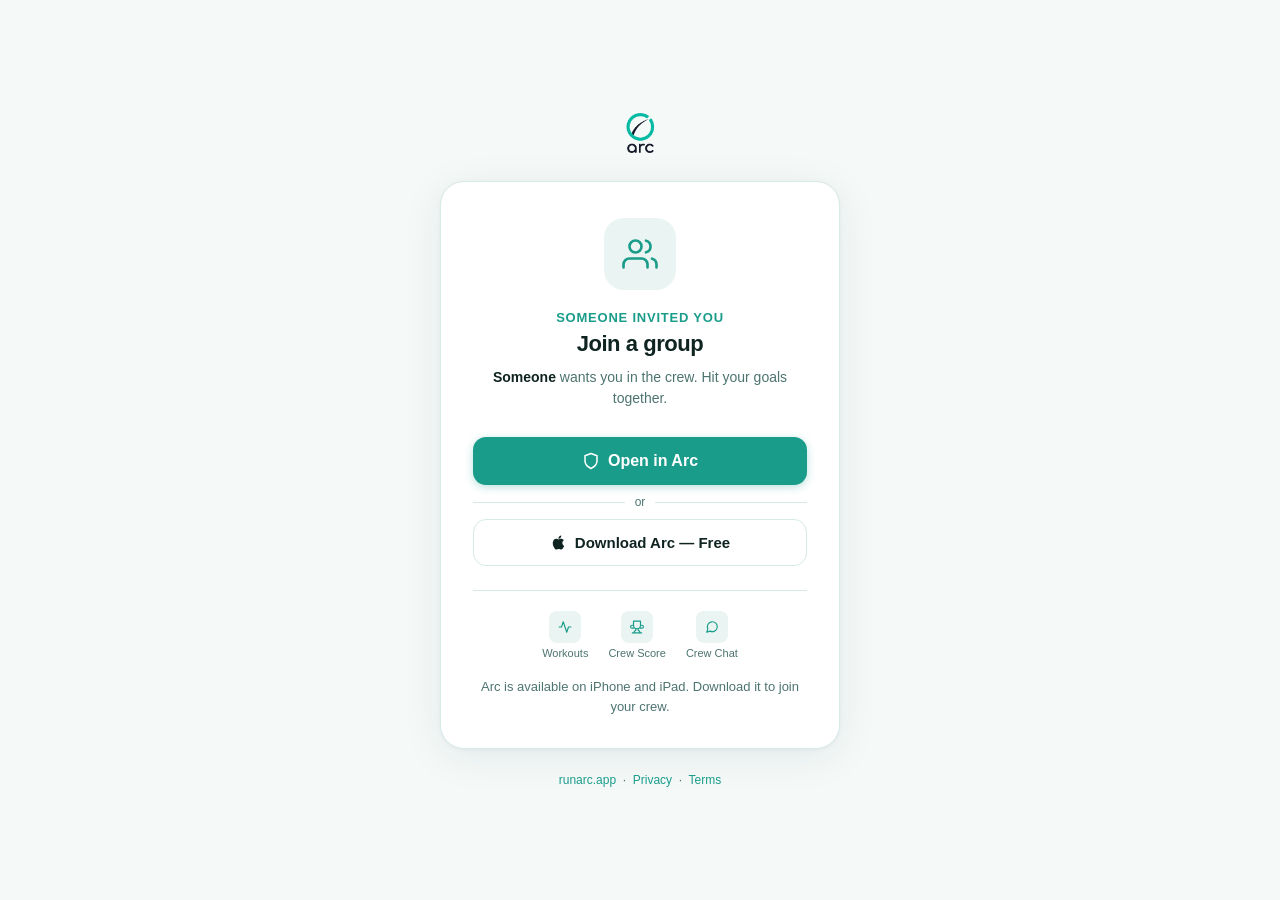
==== commit 7ac91c72: "Join page: show group photo or emoji instead of hardcoded emojis - Reads iconUrl param; shows group " ====
--- a/join/index.html
+++ b/join/index.html
@@ -67,6 +67,18 @@
       font-size: 34px;
       margin: 0 auto 20px;
       line-height: 1;
+      overflow: hidden;
+    }
+    .invite-emoji img {
+      width: 100%;
+      height: 100%;
+      object-fit: cover;
+      border-radius: 20px;
+    }
+    .invite-emoji svg {
+      width: 36px;
+      height: 36px;
+      color: var(--teal);
     }
 
     /* ── Text ── */
@@ -283,6 +295,7 @@
   const code       = params.get('code') || '';
   const groupName  = params.get('group') || '';
   const emoji      = params.get('emoji') || '';
+  const iconUrl    = params.get('iconUrl') || '';
   const from       = params.get('from') || '';
   const name       = params.get('name') || '';
   const colorIdx   = params.get('colorIdx') || '0';
@@ -300,11 +313,36 @@
     return String(s).replace(/&/g,'&amp;').replace(/</g,'&lt;').replace(/>/g,'&gt;').replace(/"/g,'&quot;');
   }
 
+  // SVG icons used as fallbacks when no photo/emoji is available
+  var groupSVG  = '<svg viewBox="0 0 24 24" fill="none" stroke="currentColor" stroke-width="1.75" stroke-linecap="round" stroke-linejoin="round" aria-hidden="true"><path d="M17 21v-2a4 4 0 0 0-4-4H5a4 4 0 0 0-4 4v2"/><circle cx="9" cy="7" r="4"/><path d="M23 21v-2a4 4 0 0 0-3-3.87"/><path d="M16 3.13a4 4 0 0 1 0 7.75"/></svg>';
+  var circleSVG = '<svg viewBox="0 0 24 24" fill="none" stroke="currentColor" stroke-width="1.75" stroke-linecap="round" stroke-linejoin="round" aria-hidden="true"><path d="M17 21v-2a4 4 0 0 0-4-4H5a4 4 0 0 0-4 4v2"/><circle cx="9" cy="7" r="4"/><path d="M23 21v-2a4 4 0 0 0-3-3.87"/><path d="M16 3.13a4 4 0 0 1 0 7.75"/></svg>';
+
+  function setGroupIcon(url, fallbackEmoji) {
+    if (url) {
+      var img = document.createElement('img');
+      img.src = url;
+      img.alt = '';
+      img.onerror = function() {
+        // If image fails to load, fall back to emoji or SVG
+        emojiEl.innerHTML = '';
+        setGroupIcon('', fallbackEmoji);
+      };
+      emojiEl.innerHTML = '';
+      emojiEl.appendChild(img);
+      emojiEl.style.background = 'transparent';
+      emojiEl.style.padding = '0';
+    } else if (fallbackEmoji) {
+      emojiEl.textContent = fallbackEmoji;
+    } else {
+      emojiEl.innerHTML = groupSVG;
+    }
+  }
+
   var deepLink = '';
 
   if (type === 'circle') {
     var sender = name || from || 'Someone';
-    emojiEl.textContent = '🤝';
+    emojiEl.innerHTML = circleSVG;
     fromLabel.textContent = esc(sender) + ' invited you';
     titleEl.textContent   = 'Join ' + esc(sender) + '’s circle';
     subEl.innerHTML       = 'Track workouts, share stats, and stay accountable with <strong>' + esc(sender) + '</strong> on Arc.';
@@ -315,7 +353,7 @@
   } else {
     var sender = from || 'Someone';
     var gName  = groupName || 'a group';
-    emojiEl.textContent = emoji || '💪';
+    setGroupIcon(iconUrl, emoji);
     fromLabel.textContent = esc(sender) + ' invited you';
     titleEl.textContent   = 'Join ' + esc(gName);
     subEl.innerHTML       = '<strong>' + esc(sender) + '</strong> wants you in the crew. Hit your goals together.';
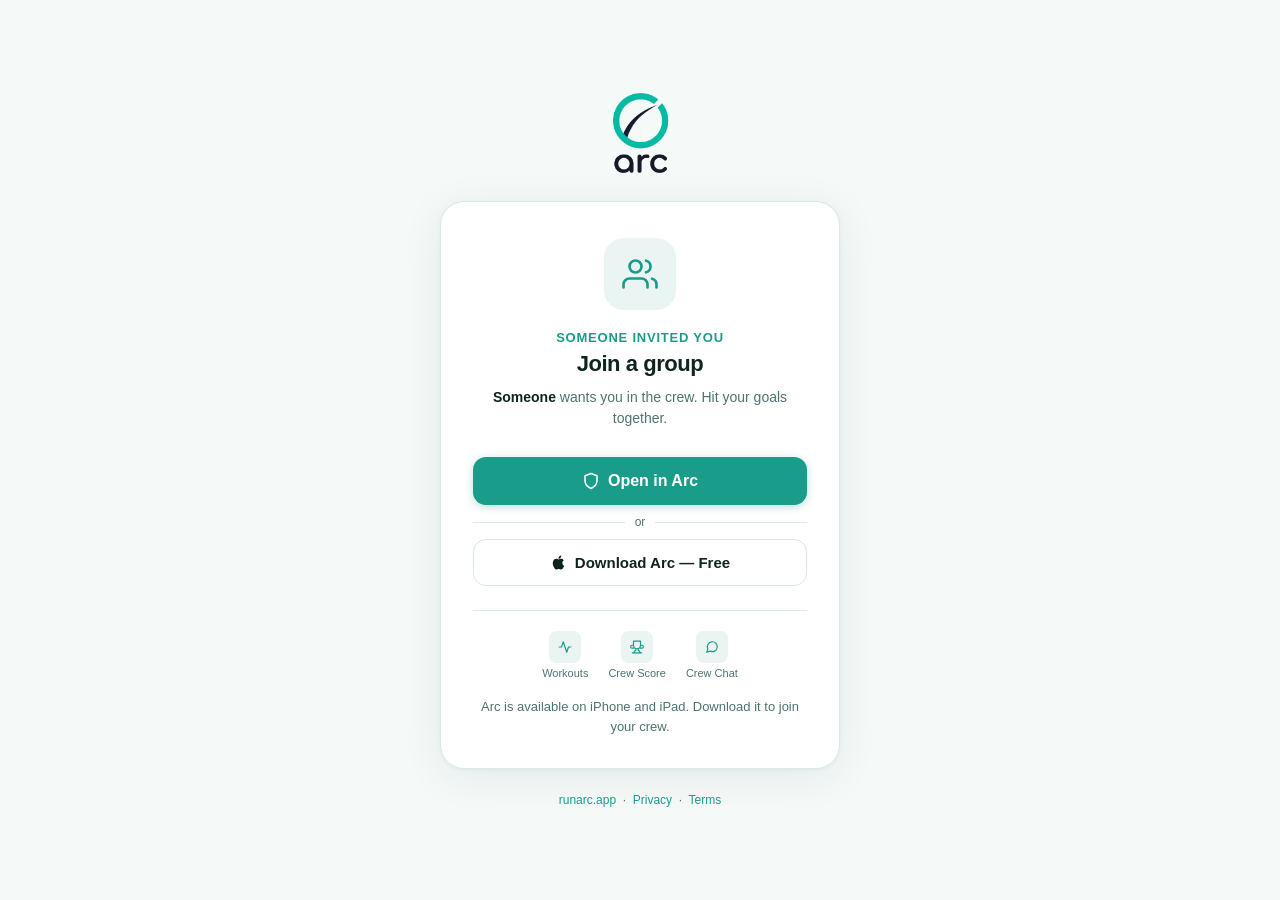
==== commit 9685c3c1: "Double Arc logo size on join page (40px → 80px) Co-Authored-By: Claude Sonnet 4.6 <noreply@anthropic" ====
--- a/join/index.html
+++ b/join/index.html
@@ -38,7 +38,7 @@
       margin-bottom: 28px;
     }
     .logo-wrap img {
-      height: 40px;
+      height: 80px;
       width: auto;
       display: block;
     }
